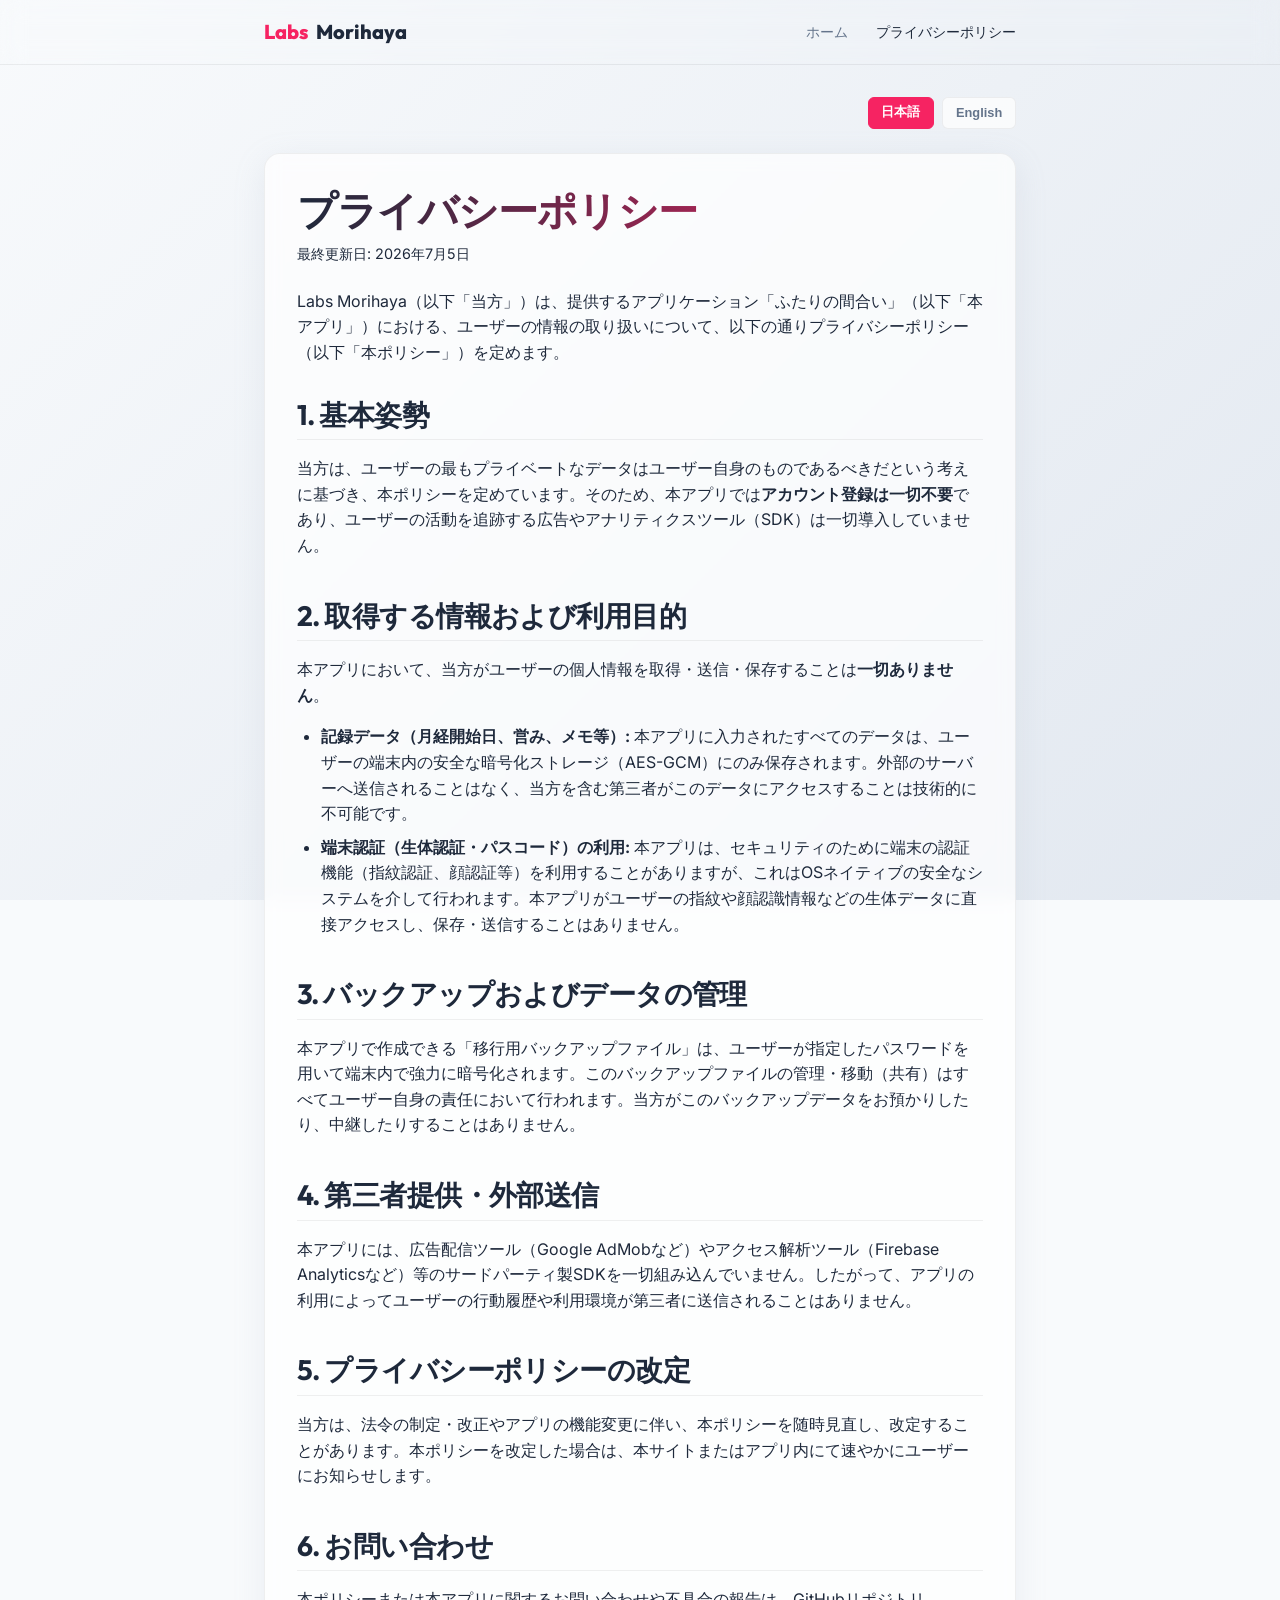
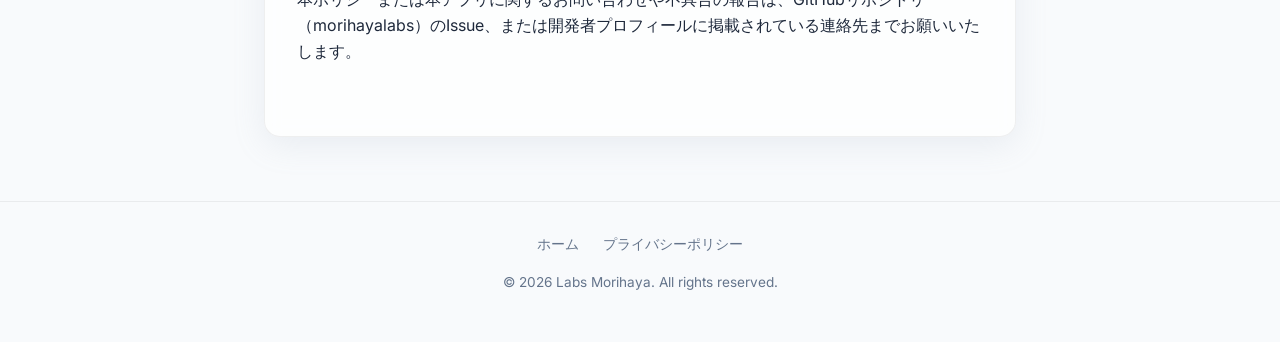
==== privacy/index.html @ 1d9b0637 "Initialize Labs Morihaya portal and privacy policy" ====
<!DOCTYPE html>
<html lang="ja">
<head>
  <meta charset="UTF-8">
  <meta name="viewport" content="width=device-width, initial-scale=1.0">
  <title>Privacy Policy - Labs Morihaya</title>
  <meta name="description" content="Labs Morihayaのプライバシーポリシー。当レーベルのアプリが個人データを一切収集しない方針について詳しく説明しています。">
  <link rel="stylesheet" href="../styles.css">
  <style>
    /* Adjust path because this file is in a subdirectory */
    header .logo a { color: var(--text); }
  </style>
</head>
<body>

  <header>
    <div class="header-container">
      <a href="../index.html" class="logo">
        <span>Labs</span> Morihaya
      </a>
      <nav>
        <a href="../index.html">ホーム</a>
        <a href="index.html" class="active">プライバシーポリシー</a>
      </nav>
    </div>
  </header>

  <main class="container">
    
    <!-- Language Selector -->
    <div class="lang-selector">
      <button class="lang-btn active" onclick="setLanguage('ja')">日本語</button>
      <button class="lang-btn" onclick="setLanguage('en')">English</button>
    </div>

    <!-- Japanese Version -->
    <div class="ja-only">
      <article class="card">
        <h1>プライバシーポリシー</h1>
        <p class="text-muted" style="font-size: 0.9rem;">最終更新日: 2026年7月5日</p>
        
        <p style="margin-top: 1.5rem;">
          Labs Morihaya（以下「当方」）は、提供するアプリケーション「ふたりの間合い」（以下「本アプリ」）における、ユーザーの情報の取り扱いについて、以下の通りプライバシーポリシー（以下「本ポリシー」）を定めます。
        </p>

        <section class="policy-section">
          <h2>1. 基本姿勢</h2>
          <p>
            当方は、ユーザーの最もプライベートなデータはユーザー自身のものであるべきだという考えに基づき、本ポリシーを定めています。そのため、本アプリでは<strong>アカウント登録は一切不要</strong>であり、ユーザーの活動を追跡する広告やアナリティクスツール（SDK）は一切導入していません。
          </p>
        </section>

        <section class="policy-section">
          <h2>2. 取得する情報および利用目的</h2>
          <p>
            本アプリにおいて、当方がユーザーの個人情報を取得・送信・保存することは<strong>一切ありません</strong>。
          </p>
          <ul>
            <li>
              <strong>記録データ（月経開始日、営み、メモ等）:</strong> 
              本アプリに入力されたすべてのデータは、ユーザーの端末内の安全な暗号化ストレージ（AES-GCM）にのみ保存されます。外部のサーバーへ送信されることはなく、当方を含む第三者がこのデータにアクセスすることは技術的に不可能です。
            </li>
            <li>
              <strong>端末認証（生体認証・パスコード）の利用:</strong> 
              本アプリは、セキュリティのために端末の認証機能（指紋認証、顔認証等）を利用することがありますが、これはOSネイティブの安全なシステムを介して行われます。本アプリがユーザーの指紋や顔認識情報などの生体データに直接アクセスし、保存・送信することはありません。
            </li>
          </ul>
        </section>

        <section class="policy-section">
          <h2>3. バックアップおよびデータの管理</h2>
          <p>
            本アプリで作成できる「移行用バックアップファイル」は、ユーザーが指定したパスワードを用いて端末内で強力に暗号化されます。このバックアップファイルの管理・移動（共有）はすべてユーザー自身の責任において行われます。当方がこのバックアップデータをお預かりしたり、中継したりすることはありません。
          </p>
        </section>

        <section class="policy-section">
          <h2>4. 第三者提供・外部送信</h2>
          <p>
            本アプリには、広告配信ツール（Google AdMobなど）やアクセス解析ツール（Firebase Analyticsなど）等のサードパーティ製SDKを一切組み込んでいません。したがって、アプリの利用によってユーザーの行動履歴や利用環境が第三者に送信されることはありません。
          </p>
        </section>

        <section class="policy-section">
          <h2>5. プライバシーポリシーの改定</h2>
          <p>
            当方は、法令の制定・改正やアプリの機能変更に伴い、本ポリシーを随時見直し、改定することがあります。本ポリシーを改定した場合は、本サイトまたはアプリ内にて速やかにユーザーにお知らせします。
          </p>
        </section>

        <section class="policy-section">
          <h2>6. お問い合わせ</h2>
          <p>
            本ポリシーまたは本アプリに関するお問い合わせや不具合の報告は、GitHubリポジトリ（morihayalabs）のIssue、または開発者プロフィールに掲載されている連絡先までお願いいたします。
          </p>
        </section>
      </article>
    </div>

    <!-- English Version -->
    <div class="en-only">
      <article class="card">
        <h1>Privacy Policy</h1>
        <p class="text-muted" style="font-size: 0.9rem;">Last Updated: July 5, 2026</p>
        
        <p style="margin-top: 1.5rem;">
          Labs Morihaya ("we", "our") establishes this Privacy Policy ("Policy") regarding the handling of user information in the application "Futari no Maai" (hereinafter "the App").
        </p>

        <section class="policy-section">
          <h2>1. Core Principles</h2>
          <p>
            We believe that your most private data belongs entirely to you. Consequently, the App <strong>does not require any user account registration</strong>, and we do not integrate any third-party ads, tracking, or analytics tools (SDKs).
          </p>
        </section>

        <section class="policy-section">
          <h2>2. Information Collection and Usage</h2>
          <p>
            We do <strong>NOT</strong> collect, transmit, or store any personal data or logs from the App.
          </p>
          <ul>
            <li>
              <strong>Record Data (Period starts, intimacy logs, memos, etc.):</strong> 
              All data entered into the App is stored strictly on your local device using secure local encryption (AES-GCM). This data is never uploaded to any external server, and it is technically impossible for us or any third party to access it.
            </li>
            <li>
              <strong>Biometric / Device Authentication:</strong> 
              The App may utilize the device's native authentication features (fingerprint, face recognition, or passcode) to unlock the App. This authentication is processed through the OS secure system. The App never accesses, stores, or transmits your biometric data.
            </li>
          </ul>
        </section>

        <section class="policy-section">
          <h2>3. Backups and Data Portability</h2>
          <p>
            The "migration backup" files generated by the App are encrypted locally using a password specified by you. The management and transfer of these backups are entirely under your control. We do not store, host, or mediate your backup files.
          </p>
        </section>

        <section class="policy-section">
          <h2>4. Third-Party Services and Data Transfer</h2>
          <p>
            The App does not contain third-party SDKs for advertising (e.g., Google AdMob) or analytics (e.g., Firebase Analytics). Your usage patterns and device statistics are never transmitted to third parties.
          </p>
        </section>

        <section class="policy-section">
          <h2>5. Policy Changes</h2>
          <p>
            We may update this Policy from time to time in response to changes in legal requirements or App updates. Any modifications to this Policy will be posted on this website or announced within the App.
          </p>
        </section>

        <section class="policy-section">
          <h2>6. Contact Us</h2>
          <p>
            If you have any questions or feedback regarding this Policy or the App, please open an issue in our GitHub repository (morihayalabs) or contact us via the contact info on the developer profile.
          </p>
        </section>
      </article>
    </div>

  </main>

  <footer>
    <div class="footer-links">
      <a href="../index.html">ホーム</a>
      <a href="index.html">プライバシーポリシー</a>
    </div>
    <p>&copy; 2026 Labs Morihaya. All rights reserved.</p>
  </footer>

  <script>
    function setLanguage(lang) {
      // Toggle HTML lang attribute
      document.documentElement.lang = lang;
      
      // Update active state of buttons
      const buttons = document.querySelectorAll('.lang-btn');
      buttons.forEach(btn => {
        if ((lang === 'ja' && btn.textContent === '日本語') || (lang === 'en' && btn.textContent === 'English')) {
          btn.classList.add('active');
        } else {
          btn.classList.remove('active');
        }
      });
    }
  </script>
</body>
</html>
---- styles.css ----
/* CSS Design System for Labs Morihaya Portal */

@import url('https://fonts.googleapis.com/css2?family=Inter:wght@300;400;500;600&family=Outfit:wght@400;500;600;700;800&display=swap');

:root {
  /* Color Palette (Dark Theme Default) */
  --primary-hue: 342;
  --primary-sat: 92%;
  --primary-light: 65%;
  --primary: hsl(var(--primary-hue), var(--primary-sat), var(--primary-light));
  --primary-hover: hsl(var(--primary-hue), var(--primary-sat), 55%);
  --primary-glow: hsla(var(--primary-hue), var(--primary-sat), var(--primary-light), 0.15);
  
  --secondary-hue: 215;
  --secondary: hsl(var(--secondary-hue), 85%, 60%);

  --bg-gradient: linear-gradient(135deg, #0b0d13 0%, #151824 100%);
  --background: #0b0d13;
  --surface: rgba(255, 255, 255, 0.03);
  --surface-hover: rgba(255, 255, 255, 0.06);
  --surface-border: rgba(255, 255, 255, 0.08);
  --surface-border-hover: rgba(255, 255, 255, 0.15);
  
  --text: #f3f4f6;
  --text-muted: #9ca3af;
  --text-inverse: #111827;
  
  --shadow: 0 8px 32px 0 rgba(0, 0, 0, 0.37);
  --font-title: 'Outfit', -apple-system, BlinkMacSystemFont, "Segoe UI", Roboto, sans-serif;
  --font-body: 'Inter', -apple-system, BlinkMacSystemFont, "Segoe UI", Roboto, "Hiragino Kaku Gothic ProN", sans-serif;
  
  --container-width: 800px;
  --border-radius: 16px;
}

@media (prefers-color-scheme: light) {
  :root {
    --primary-light: 55%;
    --primary: hsl(var(--primary-hue), var(--primary-sat), var(--primary-light));
    --primary-hover: hsl(var(--primary-hue), var(--primary-sat), 45%);
    --primary-glow: hsla(var(--primary-hue), var(--primary-sat), var(--primary-light), 0.1);
    
    --bg-gradient: linear-gradient(135deg, #f8fafc 0%, #e2e8f0 100%);
    --background: #f8fafc;
    --surface: rgba(255, 255, 255, 0.7);
    --surface-hover: rgba(255, 255, 255, 0.95);
    --surface-border: rgba(0, 0, 0, 0.06);
    --surface-border-hover: rgba(0, 0, 0, 0.12);
    
    --text: #1e293b;
    --text-muted: #64748b;
    --text-inverse: #ffffff;
    --shadow: 0 8px 32px 0 rgba(148, 163, 184, 0.15);
  }
}

/* Reset & Base Styles */
* {
  box-sizing: border-box;
  margin: 0;
  padding: 0;
}

body {
  font-family: var(--font-body);
  background: var(--background);
  background-image: var(--bg-gradient);
  background-attachment: fixed;
  color: var(--text);
  line-height: 1.6;
  -webkit-font-smoothing: antialiased;
  min-height: 100vh;
  display: flex;
  flex-direction: column;
}

/* Typography */
h1, h2, h3, h4 {
  font-family: var(--font-title);
  font-weight: 700;
  letter-spacing: -0.02em;
  line-height: 1.2;
}

h1 {
  font-size: 2.5rem;
  margin-bottom: 0.5rem;
  background: linear-gradient(to right, var(--text), var(--primary));
  -webkit-background-clip: text;
  -webkit-text-fill-color: transparent;
}

h2 {
  font-size: 1.75rem;
  margin-top: 2rem;
  margin-bottom: 1rem;
  border-bottom: 1px solid var(--surface-border);
  padding-bottom: 0.5rem;
}

h3 {
  font-size: 1.25rem;
  margin-top: 1.5rem;
  margin-bottom: 0.75rem;
}

p {
  margin-bottom: 1rem;
}

a {
  color: var(--primary);
  text-decoration: none;
  transition: color 0.2s ease;
}

a:hover {
  color: var(--primary-hover);
}

/* Layout Containers */
.container {
  max-width: var(--container-width);
  width: 100%;
  margin: 0 auto;
  padding: 2rem 1.5rem;
  flex: 1;
}

/* Header & Navigation */
header {
  border-bottom: 1px solid var(--surface-border);
  background: rgba(var(--background), 0.5);
  backdrop-filter: blur(12px);
  -webkit-backdrop-filter: blur(12px);
  position: sticky;
  top: 0;
  z-index: 100;
}

.header-container {
  max-width: var(--container-width);
  margin: 0 auto;
  padding: 1rem 1.5rem;
  display: flex;
  justify-content: space-between;
  align-items: center;
}

.logo {
  font-family: var(--font-title);
  font-weight: 800;
  font-size: 1.25rem;
  color: var(--text);
  display: flex;
  align-items: center;
  gap: 0.5rem;
}

.logo span {
  color: var(--primary);
}

nav a {
  font-weight: 500;
  color: var(--text-muted);
  font-size: 0.9rem;
  margin-left: 1.5rem;
}

nav a:hover, nav a.active {
  color: var(--text);
}

/* Cards & Sections */
.card {
  background: var(--surface);
  border: 1px solid var(--surface-border);
  border-radius: var(--border-radius);
  padding: 2rem;
  margin-bottom: 2rem;
  box-shadow: var(--shadow);
  backdrop-filter: blur(8px);
  -webkit-backdrop-filter: blur(8px);
  transition: transform 0.3s cubic-bezier(0.16, 1, 0.3, 1), border-color 0.3s ease;
}

.card:hover {
  transform: translateY(-4px);
  border-color: var(--surface-border-hover);
}

/* Hero Section */
.hero {
  text-align: center;
  padding: 3rem 1rem;
  animation: fadeIn 0.8s ease-out;
}

.hero p {
  font-size: 1.15rem;
  color: var(--text-muted);
  max-width: 500px;
  margin: 1rem auto 0;
}

/* App Showcase Card */
.app-card {
  display: flex;
  gap: 2rem;
  align-items: center;
}

@media (max-width: 640px) {
  .app-card {
    flex-direction: column;
    text-align: center;
  }
}

.app-icon {
  width: 80px;
  height: 80px;
  border-radius: 20px;
  background: linear-gradient(135deg, var(--primary) 0%, var(--secondary) 100%);
  display: flex;
  align-items: center;
  justify-content: center;
  font-size: 2.5rem;
  color: white;
  box-shadow: 0 8px 16px var(--primary-glow);
  flex-shrink: 0;
}

.app-details {
  flex: 1;
}

.app-details h3 {
  margin-top: 0;
  font-size: 1.5rem;
  display: flex;
  align-items: center;
  gap: 0.5rem;
}

@media (max-width: 640px) {
  .app-details h3 {
    justify-content: center;
  }
}

.app-tag {
  font-size: 0.75rem;
  padding: 0.2rem 0.6rem;
  border-radius: 50px;
  background: var(--primary-glow);
  color: var(--primary);
  border: 1px solid rgba(var(--primary-hue), var(--primary-sat), var(--primary-light), 0.2);
  font-weight: 600;
}

.app-details p {
  color: var(--text-muted);
  font-size: 0.95rem;
  margin-bottom: 1.25rem;
}

/* Buttons */
.btn {
  display: inline-flex;
  align-items: center;
  gap: 0.5rem;
  padding: 0.75rem 1.5rem;
  border-radius: 50px;
  font-weight: 600;
  font-size: 0.9rem;
  transition: all 0.2s ease;
  cursor: pointer;
  border: none;
}

.btn-primary {
  background: var(--primary);
  color: var(--text-inverse);
}

.btn-primary:hover {
  background: var(--primary-hover);
  color: var(--text-inverse);
  box-shadow: 0 0 20px var(--primary-glow);
  transform: scale(1.02);
}

.btn-outline {
  background: transparent;
  border: 1px solid var(--surface-border);
  color: var(--text);
}

.btn-outline:hover {
  background: var(--surface);
  border-color: var(--text-muted);
}

/* Language Selector (Tabs) */
.lang-selector {
  display: flex;
  justify-content: flex-end;
  gap: 0.5rem;
  margin-bottom: 1.5rem;
}

.lang-btn {
  padding: 0.4rem 0.8rem;
  border-radius: 6px;
  font-size: 0.8rem;
  font-weight: 600;
  background: var(--surface);
  border: 1px solid var(--surface-border);
  color: var(--text-muted);
  cursor: pointer;
  transition: all 0.2s ease;
}

.lang-btn.active {
  background: var(--primary);
  color: var(--text-inverse);
  border-color: var(--primary);
}

/* Privacy Content Translation */
[lang="ja"] .en-only,
[lang="en"] .ja-only {
  display: none !important;
}

/* List styling */
ul {
  padding-left: 1.5rem;
  margin-bottom: 1rem;
}

li {
  margin-bottom: 0.5rem;
}

/* Policy specific styling */
.policy-section {
  margin-bottom: 2.5rem;
}

.policy-badge-container {
  display: flex;
  gap: 0.75rem;
  margin: 1.5rem 0;
  flex-wrap: wrap;
}

.policy-badge {
  display: inline-flex;
  align-items: center;
  gap: 0.4rem;
  font-size: 0.85rem;
  font-weight: 500;
  padding: 0.5rem 1rem;
  background: var(--surface);
  border: 1px solid var(--surface-border);
  border-radius: 50px;
}

.policy-badge span {
  color: var(--primary);
  font-weight: bold;
}

/* Footer */
footer {
  border-top: 1px solid var(--surface-border);
  padding: 2rem 0;
  text-align: center;
  font-size: 0.85rem;
  color: var(--text-muted);
  margin-top: auto;
}

.footer-links {
  margin-bottom: 1rem;
  display: flex;
  justify-content: center;
  gap: 1.5rem;
}

.footer-links a {
  color: var(--text-muted);
}

.footer-links a:hover {
  color: var(--text);
}

/* Animations */
@keyframes fadeIn {
  from {
    opacity: 0;
    transform: translateY(10px);
  }
  to {
    opacity: 1;
    transform: translateY(0);
  }
}
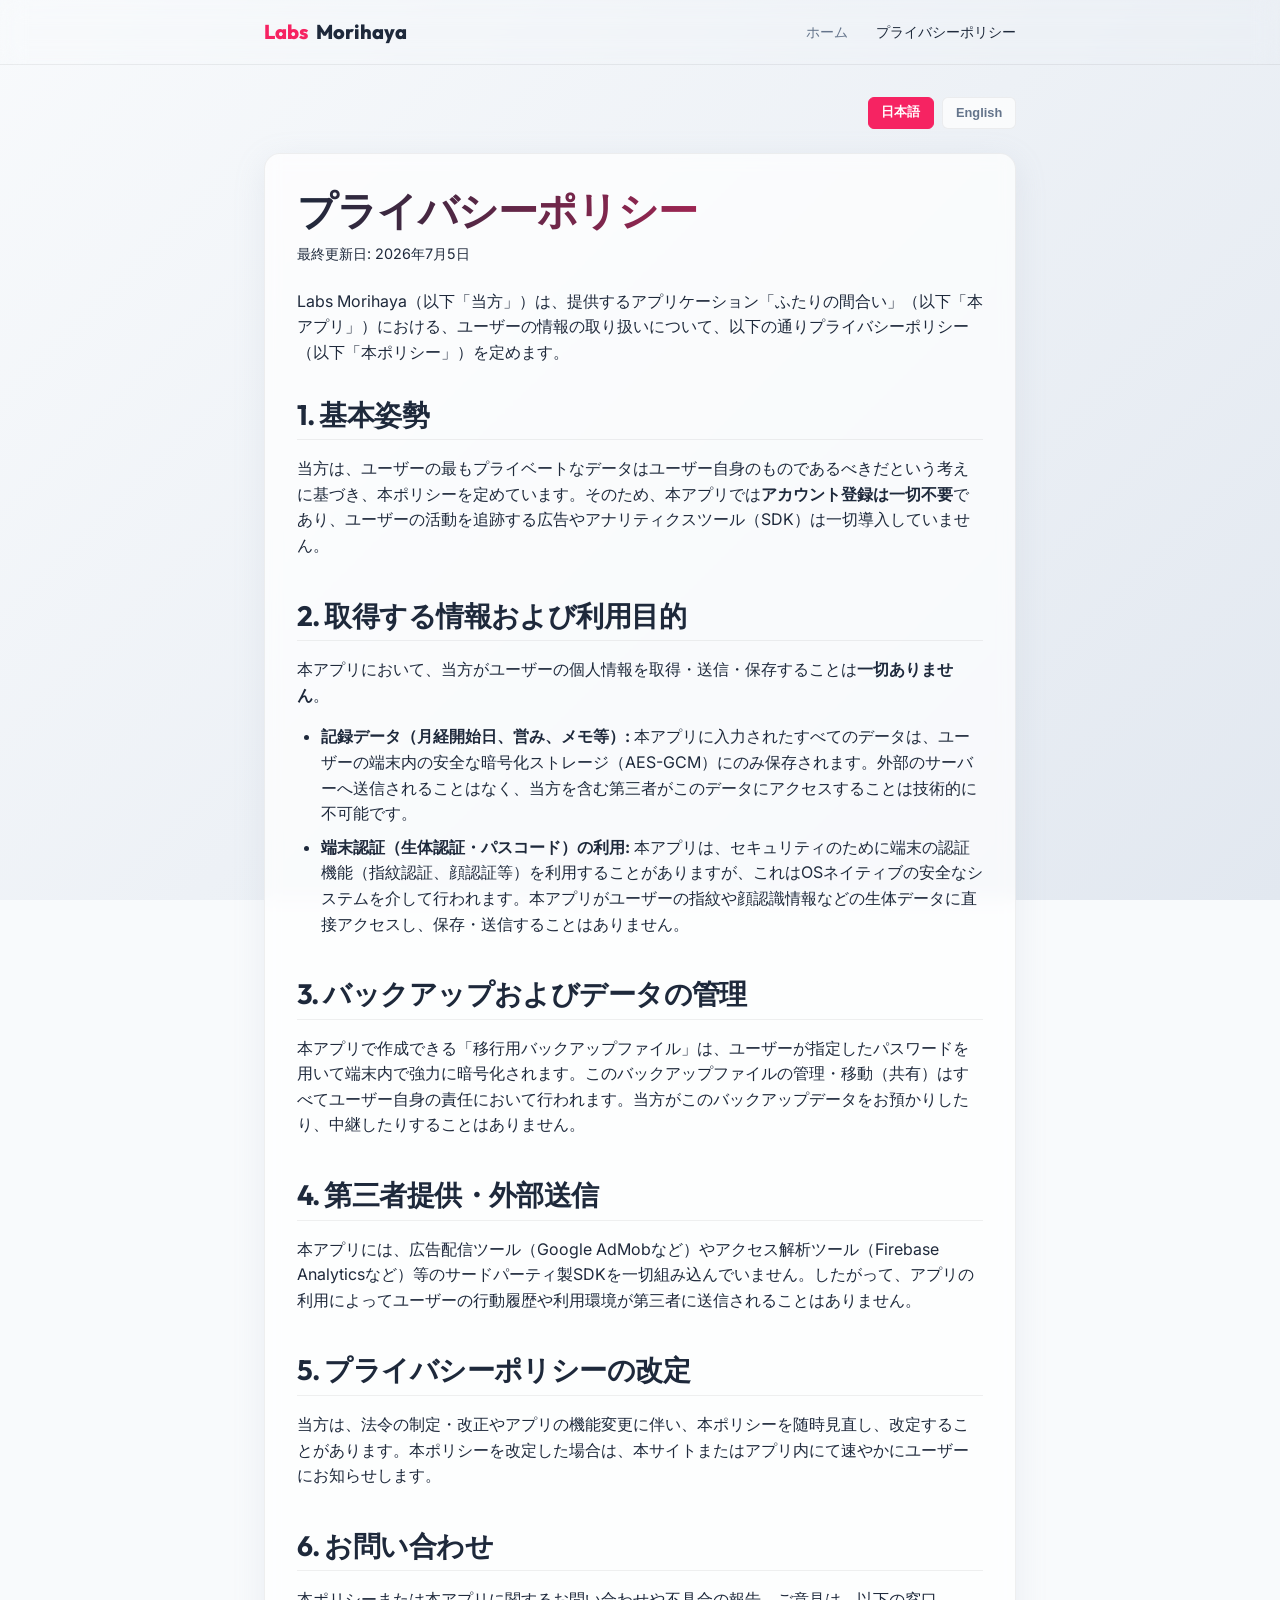
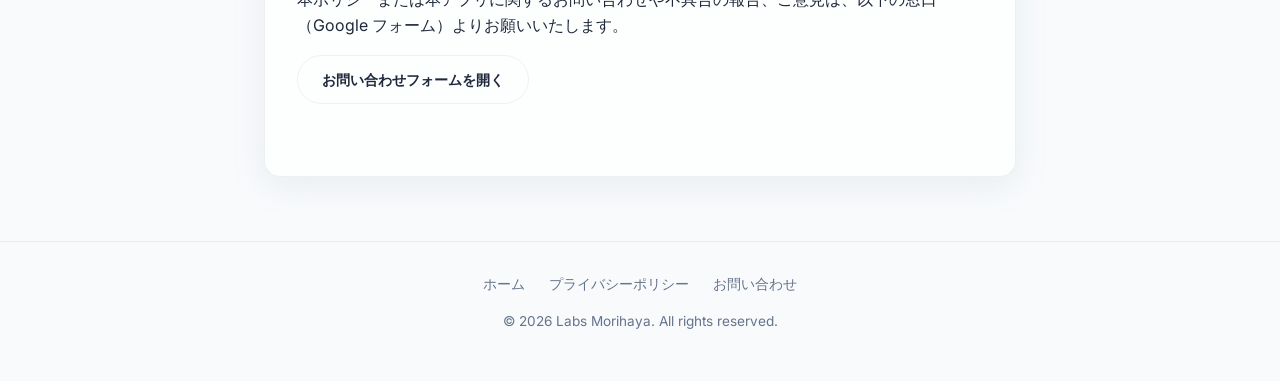
==== commit 9942aee1: "Add Google Forms links for contact page" ====
--- a/privacy/index.html
+++ b/privacy/index.html
@@ -91,7 +91,10 @@
         <section class="policy-section">
           <h2>6. お問い合わせ</h2>
           <p>
-            本ポリシーまたは本アプリに関するお問い合わせや不具合の報告は、GitHubリポジトリ（morihayalabs）のIssue、または開発者プロフィールに掲載されている連絡先までお願いいたします。
+            本ポリシーまたは本アプリに関するお問い合わせや不具合の報告、ご意見は、以下の窓口（Google フォーム）よりお願いいたします。
+          </p>
+          <p style="margin-top: 1rem;">
+            <a href="https://forms.gle/tt5quz4skeHgE4wp8" target="_blank" rel="noopener noreferrer" class="btn btn-outline">お問い合わせフォームを開く</a>
           </p>
         </section>
       </article>
@@ -155,7 +158,10 @@
         <section class="policy-section">
           <h2>6. Contact Us</h2>
           <p>
-            If you have any questions or feedback regarding this Policy or the App, please open an issue in our GitHub repository (morihayalabs) or contact us via the contact info on the developer profile.
+            If you have any questions, feedback, or bug reports regarding this Policy or the App, please contact us via the form below.
+          </p>
+          <p style="margin-top: 1rem;">
+            <a href="https://forms.gle/R5b6W7SkpV5jNdV99" target="_blank" rel="noopener noreferrer" class="btn btn-outline">Open Contact Form</a>
           </p>
         </section>
       </article>
@@ -165,8 +171,10 @@
 
   <footer>
     <div class="footer-links">
-      <a href="../index.html">ホーム</a>
-      <a href="index.html">プライバシーポリシー</a>
+      <a href="../index.html"><span class="ja-only">ホーム</span><span class="en-only">Home</span></a>
+      <a href="index.html"><span class="ja-only">プライバシーポリシー</span><span class="en-only">Privacy Policy</span></a>
+      <a href="https://forms.gle/tt5quz4skeHgE4wp8" class="ja-only" target="_blank" rel="noopener noreferrer">お問い合わせ</a>
+      <a href="https://forms.gle/R5b6W7SkpV5jNdV99" class="en-only" target="_blank" rel="noopener noreferrer">Contact Us</a>
     </div>
     <p>&copy; 2026 Labs Morihaya. All rights reserved.</p>
   </footer>
